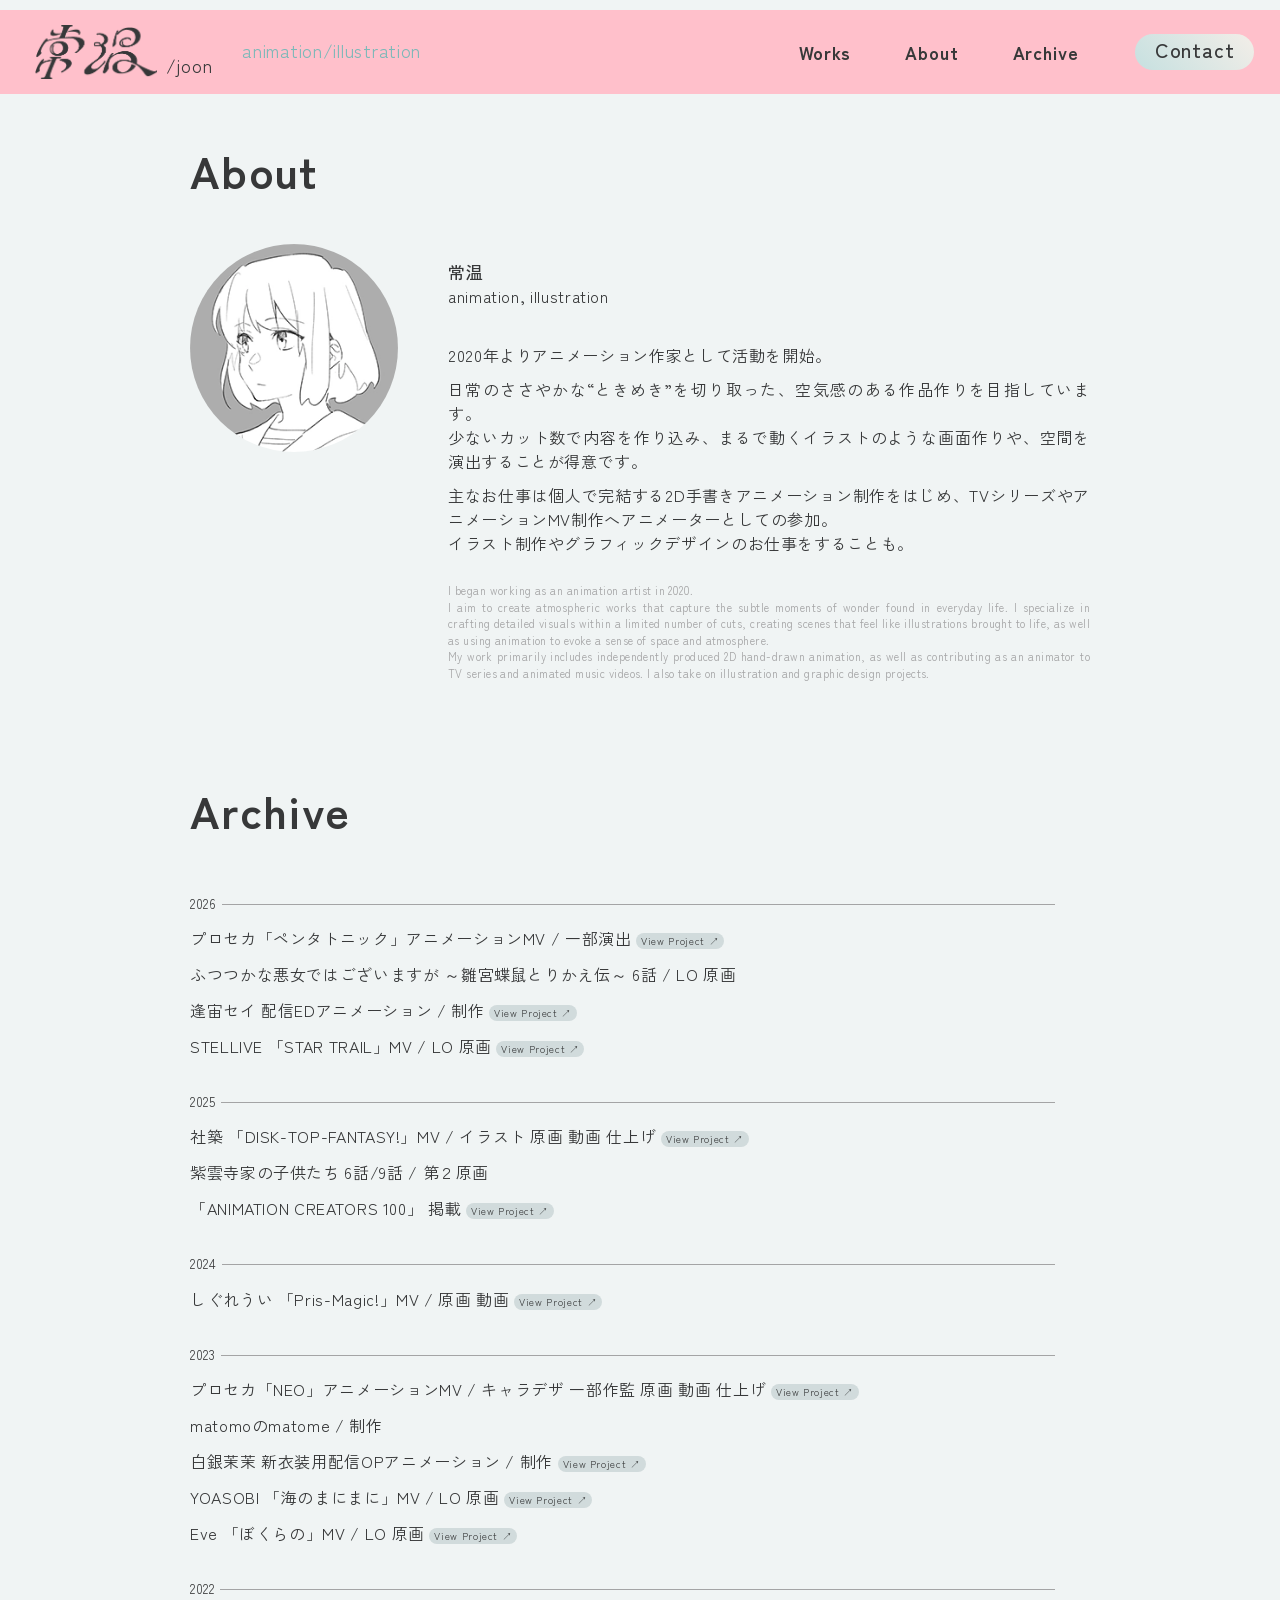
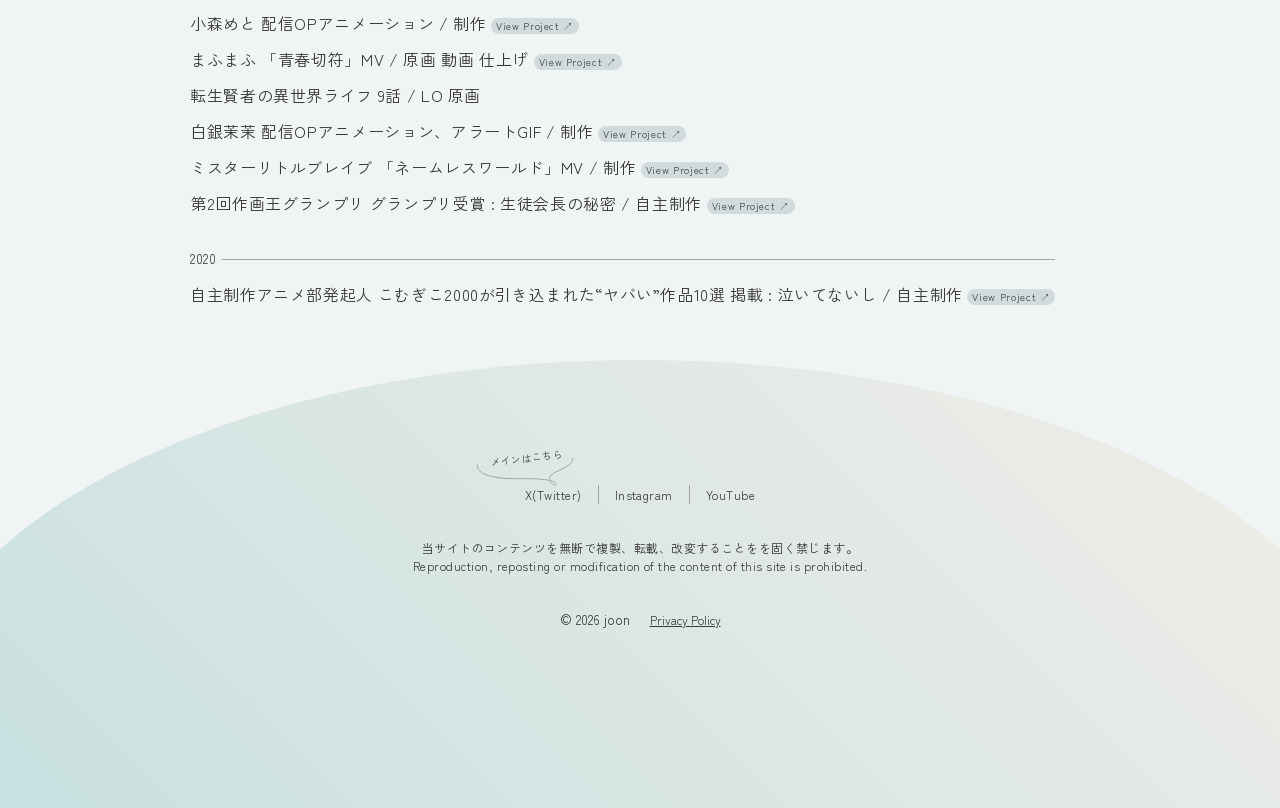
==== about.html @ 5634785b "Add files via upload" ====
<!doctype html>
<html lang="ja">
    <head prefix="og: https://ogp.me/ns#">
        <meta charset="UTF-8">
        <title>About / 常温 joon</title>
        <!-- 消す！！！！！！！！ -->
        <meta name="robots" content="noindex">
        
        <meta name="description" content="常温について。お仕事歴や受賞歴、掲載歴などについてご紹介します。">
        <link rel="canonical" href="https://joon-tokopent.com/works">
        <meta name="viewport" content="width=device-width, initial-scale=1">

        <meta property="og:url" content="https://joon-tokopent.com/">
        <meta property="og:type" content="article">
        <meta property="og:title" content="About - 常温/joon portfolio">
        <meta property="og:description" content="常温について。お仕事歴や受賞歴、掲載歴などについてご紹介します。">
        <meta property="og:site_name" content="常温/joon portfolio">
        <meta property="og:image" content="https://joon-tokopent.com/images/00_template/ogp.jpg">
        <meta property="og:image:width" content="1200">
        <meta property="og:image:height" content="630">
        <meta property="og:image:type" content="image/jpeg">
        <meta property="og:locale" content="ja_JP">

        <meta name="twitter:card" content="summary_large_image">
        <meta name="twitter:site" content="@tokopent">

        <!-- Google tag (gtag.js) -->
        <script async src="https://www.googletagmanager.com/gtag/js?id=G-SH19SS136K"></script>
        <script>
        window.dataLayer = window.dataLayer || [];
        function gtag(){dataLayer.push(arguments);}
        gtag('js', new Date());

        gtag('config', 'G-SH19SS136K');
        </script>

        <!--ファビコン-->
        <link rel="icon" type="image/png" sizes="48x48" href="images/00_template/favicon.png">
        <link rel="icon" type="image/svg+xml" href="images/00_template/favion.svg">
        <link rel="apple-touch-icon" sizes="180x180" href="images/00_template/apple-touch-icon.png">

        <!--Googleフォント-->
        <link rel="preconnect" href="https://fonts.googleapis.com">
        <link rel="preconnect" href="https://fonts.gstatic.com" crossorigin>
        <link href="https://fonts.googleapis.com/css2?family=Zen+Kaku+Gothic+New:wght@300;400;500;600&display=swap" rel="stylesheet">

        <!--CSS-->
        <link rel="stylesheet" href="css/style_all.css">
        <link rel="stylesheet" href="css/style_about.css">
    </head>

    <body ontouchstart="">
        <div class="wrapper">
        <header class="header">
            <nav class="header_nav_sp sp_only" id="js-nav">
                <button class="header_close sp_only" id="js-hamburgerC">
                    <div class="close_line"></div>
                </button>
                <a href="/" class="main_logo sp_only">
                    <figure>
                        <img src="images/00_template/logo.png" alt="ロゴ">
                    </figure>
                    <p>/joon</p>
                </a>
                
                <div class="nav_txtGroup">
                    <ul class="nav_list">
                        <li><a href="/">Top</a></li>
                        <li><a href="/works">Works</a></li>
                        <li><a href="/about">About</a></li>
                        <li><a href="/about#Archive">Archive</a></li>
                        <li>
                            <div class="Kvideo_wrapper Kvideo_wrapperSP">
                                <a href="/e2Bhj4cyZ4">
                                    <video class="Kvideo-2SP" muted playsinline preload="auto" loop>
                                    <source src="images/00_template/ka_btn2.webm" type="video/webm">
                                    </video>
                                </a>
                                <video class="Kvideo-1SP" muted playsinline preload="auto">
                                    <source src="images/00_template/ka_btn1.webm" type="video/webm">
                                </video>
                            </div> 
                        </li>
                    </ul>
                    <ul class="nav_sns">
                        <li><a href="https://x.com/tokopent">X(Twitter)</a></li>
                        <li><a href="https://www.instagram.com/joon_tokopent">Instagram</a></li>
                        <li><a href="https://www.youtube.com/@joon_tokopent">YouTube</a></li>
                    </ul>
                    <small class="sp_only">&copy; 2026 joon</small>
                </div>
                
            </nav>
            
            <div class="bg_wrap">
            <div class="border_wrap">
            <div class="border_container">
                <h1 class="logo">
                    <a href="/" class="main_logo">
                        <figure>
                            <img src="images/00_template/logo.png" alt="ロゴ">
                        </figure>
                        <p>/joon</p>
                    </a>
                </h1>
                <p class="top_jobname">animation/illustration</p>
                <nav class="header_nav">
                    <ul class="nav_list">
                        <li>
                            <div class="Kvideo_wrapper">
                                <a href="/e2Bhj4cyZ4">
                                    <video class="Kvideo-2PC" muted playsinline preload="auto" loop>
                                    <source src="images/00_template/ka_btn2_pc.webm" type="video/webm">
                                    </video>
                                </a>
                                <video class="Kvideo-1PC" muted playsinline preload="auto">
                                    <source src="images/00_template/ka_btn1_pc.webm" type="video/webm">
                                </video>
                            </div>                      
                        </li>                        
                        <li id="js-KbtnPC"><a href="/works">Works</a></li>
                        <li><a href="/about">About</a></li>
                        <li><a href="/about#Archive">Archive</a></li>
                    </ul>                    
                </nav>
                
                <a href="/#Contact" class="contact_btn">Contact</a>
                <button class="header_hamburger" id="js-hamburger">
                    <div class="header_hamb_line"></div>
                </button>
                <div class="nav_cover sp_only" id="js-cover"></div>
                
            </div>
            </div>
            </div>
        </header>

        <main>  
            <div class="about_page">     
            <section id="About">
                <div class="main-wrapper main-wrapper-mid">
                    <div class="h2_wrapper">
                        <h2>About</h2>
                    </div>
                    
                    <div class="about_gridContainer">
                        <figure>
                            <img class="about_prof" src="images/00_template/profile.webp" alt="プロフィール画像">
                        </figure>
                        <dl class="name">
                            <dt>常温</dt>
                            <dd>animation, illustration</dd>
                        </dl>
                        <div class="about_txt">
                            <p>2020年よりアニメーション作家として活動を開始。</p>
                            <p>日常のささやかな“ときめき”を切り取った、空気感のある作品作りを目指しています。<br>少ないカット数で内容を作り込み、まるで動くイラストのような画面作りや、空間を演出することが得意です。</p>
                            <p>主なお仕事は個人で完結する2D手書きアニメーション制作をはじめ、TVシリーズやアニメーションMV制作へアニメーターとしての参加。<br>イラスト制作やグラフィックデザインのお仕事をすることも。</p>
                        </div>
                        <div class="about_Etxt">
                            <p>I began working as an animation artist in 2020.</p>
                            <p>I aim to create atmospheric works that capture the subtle moments of wonder found in everyday life. I specialize in crafting detailed visuals within a limited number of cuts, creating scenes that feel like illustrations brought to life, as well as using animation to evoke a sense of space and atmosphere.</p>
                            <p>My work primarily includes independently produced 2D hand-drawn animation, as well as contributing as an animator to TV series and animated music videos. I also take on illustration and graphic design projects.</p>
                        </div>                    
                    </div>
                </div>
            </section>
            <section id="Archive">
                <div class="main-wrapper main-wrapper-mid">
                    <div class="h2_wrapper">
                        <h2>Archive</h2>
                    </div>
                    <dl class="archive_list">
                        <dt>2026</dt>
                        <dd>プロセカ「ペンタトニック」アニメーションMV / 一部演出 <a href="https://youtu.be/H4d7PeX6NoM?si=GhbhU89vMUQdb-D7" target="_blank" class="tag">View Project ↗︎</a></dd>
                        <dd>ふつつかな悪女ではございますが ～雛宮蝶鼠とりかえ伝～ 6話 / LO 原画</dd>
                        <dd>逢宙セイ 配信EDアニメーション / 制作 <a href="https://youtu.be/pV4q8LEk-YI?si=U-9HQRPtLVnEbki9" target="_blank" class="tag">View Project ↗︎</a></dd>
                        <dd>STELLIVE 「STAR TRAIL」MV / LO 原画 <a href="https://youtu.be/v094-E3Pmtk?si=NNLgsfle0yojsJks" target="_blank" class="tag">View Project ↗︎</a></dd>
                        <dt>2025</dt>
                        <dd>社築 「DISK-TOP-FANTASY!」MV / イラスト 原画 動画 仕上げ <a href="https://youtu.be/zkZTNp6PdWo?si=JR8wHRgBSB7YjhlW" target="_blank" class="tag">View Project ↗︎</a></dd>
                        <dd>紫雲寺家の子供たち 6話/9話 / 第２原画</dd>
                        <dd>「ANIMATION CREATORS 100」 掲載 <a href="https://www.gei-shin.co.jp/books/books-7659/" target="_blank" class="tag">View Project ↗︎</a></dd>
                        <dt>2024</dt>
                        <dd>しぐれうい 「Pris-Magic!」MV / 原画 動画 <a href="https://youtu.be/uCuSX3Y004E?si=-bFv_alLZJV6qQ1J" target="_blank" class="tag">View Project ↗︎</a></dd>
                        <dt>2023</dt>
                        <dd>プロセカ「NEO」アニメーションMV / キャラデザ 一部作監 原画 動画 仕上げ <a href="https://youtu.be/zw0JHV7nrUg?si=4F9aJ1wk7yn0DJIy" target="_blank" class="tag">View Project ↗︎</a></dd>
                        <dd>matomoのmatome / 制作</dd>
                        <dd>白銀茉茉 新衣装用配信OPアニメーション / 制作 <a href="https://youtu.be/A0zuDotMi74?si=oEeUyfGojgKNypsB" target="_blank" class="tag">View Project ↗︎</a></dd>
                        <dd>YOASOBI 「海のまにまに」MV / LO 原画 <a href="https://youtu.be/7G0ovtPqHnI?si=yyibTFFOSY9PG_0d" target="_blank" class="tag">View Project ↗︎</a></dd>
                        <dd>Eve 「ぼくらの」MV / LO 原画 <a href="https://youtu.be/exOi_zsOHwM?si=p-BQZkZjpz5bH1no" target="_blank" class="tag">View Project ↗︎</a></dd>
                        <dt>2022</dt>
                        <dd>小森めと 配信OPアニメーション / 制作 <a href="https://youtu.be/oaQpc12uzqY?si=eFCsIFdKEk-8LZNB" target="_blank" class="tag">View Project ↗︎</a></dd>
                        <dd>まふまふ 「青春切符」MV / 原画 動画 仕上げ <a href="https://youtu.be/R1oGwmHYnUQ?si=uRiCGXUA5yFihSZa" target="_blank" class="tag">View Project ↗︎</a></dd>
                        <dd>転生賢者の異世界ライフ 9話 / LO 原画</dd>
                        <dd>白銀茉茉 配信OPアニメーション、アラートGIF / 制作 <a href="https://youtu.be/gQBh1IJGwzA?si=FA3S1IW2Y1tcFY32" target="_blank" class="tag">View Project ↗︎</a></dd>
                        <dd>ミスターリトルブレイブ 「ネームレスワールド」MV / 制作 <a href="https://youtu.be/UjEyj9rBuSY?si=DJPdx43MMJLlqooJ" target="_blank" class="tag">View Project ↗︎</a></dd>
                        <dd>第2回作画王グランプリ グランプリ受賞 : 生徒会長の秘密 / 自主制作 <a href="https://youtu.be/trCSr-qjujw?si=6aYk51t1Bii7yDsh" target="_blank" class="tag">View Project ↗︎</a></dd>
                        <dt>2020</dt>
                        <dd>自主制作アニメ部発起人 こむぎこ2000が引き込まれた“ヤバい”作品10選 掲載 : 泣いてないし / 自主制作 <a href="https://kai-you.net/article/78173" target="_blank" class="tag">View Project ↗︎</a></dd>
                    </dl>
                </div>
            </section>
            </div>     
        </main>
        <footer class="footer">
            <div class="footer_txt">
                <p>メインはこちら</p>
                <svg xmlns="http://www.w3.org/2000/svg" version="1.1" viewBox="0 0 96.05 27.56">
                <path class="footer_hukidashi" d="M.84.25C-3.72,7.2,19.63,13.12,22.71,18.14s-5.24,11.85-5.7,8.09,13.08-5.91,37.09-5.57,42.95-3.44,41.64-13.91"/>
                </svg>
            </div>
            <ul class="footer_sns">
                <li><a href="https://x.com/tokopent">X(Twitter)</a></li>
                <li><a href="https://www.instagram.com/joon_tokopent">Instagram</a></li>
                <li><a href="https://www.youtube.com/@joon_tokopent">YouTube</a></li>
            </ul>
            <div class="footer_copy">
                <p>当サイトのコンテンツを無断で複製、転載、改変することをを固く禁じます。</p>
                <p>Reproduction, reposting or modification of the content of this site is prohibited.</p>
            </div>
            <div class="copy_wrapper">
                <small>&copy; 2026 joon</small>
                <a href="/privacy">Privacy Policy</a>
            </div>
            
            
        </footer>
        </div>
        <!--スクリプト-->
        <script src="javascript/script_all.js"></script>
    </body>
</html>
---- css/style_all.css ----
@charset "UTF-8";
/* .zen-kaku-gothic-new-light {
  font-family: "Zen Kaku Gothic New", sans-serif;
  font-weight: 300;
  font-style: normal;
}

.zen-kaku-gothic-new-regular {
  font-family: "Zen Kaku Gothic New", sans-serif;
  font-weight: 400;
  font-style: normal;
}

.zen-kaku-gothic-new-medium {
  font-family: "Zen Kaku Gothic New", sans-serif;
  font-weight: 500;
  font-style: normal;
} */

/* ------------リセットCSS------------ */
/*
  1. より直感的なボックスサイズのモデルを使用
*/
*, *::before, *::after {
  box-sizing: border-box;
}
/*
  2. デフォルトのマージンを削除
*/
* {
  margin: 0;
}
/*
  3. 高さは%ベースを使用
*/
html, body {
  height: 100%;
}
/*
  タイポグラフィの微調整
  4. アクセシブルなline-heightを追加
  5. テキストのレンダリングを改善
*/
body {
  line-height: 1.5;
  -webkit-font-smoothing: antialiased;
}
/*
  6. メディア要素のデフォルトを改善
*/
img, picture, video, canvas, svg {
  display: block;
  width: 100%;/* 足しました */
  max-width: 100%;
}
/*
  7. フォームのfontに関するデフォルトを削除
*/
input, button, textarea, select {
  font: inherit;
}
/*
  8. テキストのオーバーフローを回避
*/
p, h1, h2, h3, h4, h5, h6 {
  overflow-wrap: break-word;
}
/*
  9. ルートのスタックコンテキストを作成
*/
#root, #__next {
  isolation: isolate;
}
/* ------------------------ */



/*共通部分*/
:root {
  --color-text: #373839;
  /* ↓仮色、#f0f4f4 */
  --color-background: #f0f4f4;
  --color-line: #a4a4a5;
  --color-tag: #d1dbdc;
  --color-tag_all: #e0e0e0;
  /* --color-grL: #c6e0e0; */
  /* --color-grR: #edece7;   */
  --color-gradient: linear-gradient(45deg, #C6E0E0, #F3EEE8);
  --pc_max-width: 1260px;
  --pc_mid-width: 900px;
}
/* ダークモード対応 */
@media (prefers-color-scheme: dark) {
  /* :root {
    --color-text: #f9fafb;
    --color-background: #111827;
    --color-surface: #1f2937;
  } */
}

html{
  font-size: 100%;
}
body{
  font-family: "Zen Kaku Gothic New", sans-serif;
  background-color: var(--color-background);
  min-height: 100vh; /* 古いブラウザ対策 */
  min-height: 100svh;
  list-style: none;
  list-style-type: none;
  text-decoration: none;
  font-feature-settings: "palt" 1;
  font-kerning: normal;
  /* word-break: auto-phrase; */
    
}

a{
  text-decoration: none;
  color: var(--color-text);
}

/*レイアウト*/
.wrapper {
  /* stickyコンテナ用 */
  overflow-x: clip;
}
.main-wrapper {
  margin: 0 32px;
}
.align-center {
  text-align: center;
}
h2 {
  padding-top: clamp(70px,8.75vw,95px);
  margin: 0 0 clamp(35px,4.37vw,50px);
  font-size: clamp(24px,4.8vw,45px);
  font-weight: 600;
  color: var(--color-text);
  letter-spacing: 0.03em;
}
.works_page h2, #About h2, #Kakurega h2{
  /* sp 20 0 9  */
  padding: 0;
  margin: clamp(20px,2.5vw,95px) 0 clamp(0.5px,-3.125rem + 6.25vw,15px);
}
.h2_wrapper .page_link {
  display: none;
}
p , dl {
  color: var(--color-text);
  letter-spacing: 0.04em;
  text-align: justify;
}
/* page link */
.page_link {
  display: flex;
  justify-content: center;
}
.page_link a {
  display: flex;
  justify-content: space-between;
  align-items: center;
  flex-wrap: nowrap;
  width: clamp(128px,16vw,182px);
  padding: clamp(10px,1.2vw,12px) 0;
  background-image: linear-gradient(180deg, var(--color-line), var(--color-line));
  background-repeat: no-repeat;
  background-position: bottom left;
  background-size: 100% 1px;
  transition: background-size .2s ease-out;
}

.page_link p {
  font-size: clamp(13px,1.6vw,18px);
  font-weight: 400;
}
.page_link img {
  width: 22px;
}

.load_more img{
  transform: rotate(90deg);
}
/*-----------------loading-----------------*/
#js-loading {
  position: fixed;
  inset: 0;
  background: var(--color-gradient);
  z-index: 200;
  transition: .4s ease-out;
}
#js-loading.loaded {
  opacity: 0;
}
#js-loading.end {
  display: none;
}
#js-loading figure {
  position: fixed;
  inset: 0;
  width: fit-content;
  height: fit-content;
  margin: auto;
}
#js-loading img {
  width: clamp(150px,18.7vw,200px);
  height: auto;
}


/*-----------------header-----------------*/
.header {
  position: sticky;
  top: 0;
  z-index: 99;
}
.border_container,.main_logo {
    display: flex;
}
.border_container {
  max-width: var(--pc_max-width);
  align-items: center;
  margin: 0 auto;
}
.border_container >:first-child {
  margin-right: auto;
}
.bg_wrap {
  /* background: linear-gradient(to bottom,
  rgb(from var(--color-background)  r g b / 1) 0%,
  rgb(from var(--color-background)  r g b / 0.7) 50%,
  rgba(0,0,0,0) 100%); 一時的*/ 
  background-color: pink;
}

.border_wrap {
  margin: 10px clamp(16px, 2vw,32px);
}

.main_logo {
  align-items: flex-end;
  padding: clamp(9px,1.11vw,12px) 0;
}
.main_logo img {
  height: clamp(42px,6vw,60px);
  padding: clamp(1px,0.3vw,3px) 9px;
}

.main_logo p, .top_jobname {
  font-size: clamp(15px,1.87vw,18px);
  font-weight: 400;
  margin-bottom: clamp(1px,0.3vw,3px);
}
.top_jobname {
  display: none;
}
.header_nav {
  display: none;
}
.header_nav_sp {
  position: fixed;
  right: 0;
  top: 0;
  width: 80%;
  height: 100vh;
  transform: translateX(100%); 
  background-color: #fff;
  transition: ease .4s; 
  padding: 25px 0;
  z-index: 101;
}
.header_nav_sp .main_logo {
  justify-content: center;
}
.nav_txtGroup {
  width: fit-content;
  margin: 0 auto;
}
.nav_list, .nav_sns, .footer_sns {
  padding: 0;
  list-style: none;
}
.nav_list a, .nav_sns a {
  display: block;
  letter-spacing: 0.05em;
}
.nav_sns {
  border-left: solid 1px var(--color-line);
  margin: 45px 0;
}
.nav_list a {
  margin-top: 38px;
  font-size: clamp(15px,1.87vw,18px);
  font-weight: 600;
}
.header_nav .nav_list a {
  margin: 0;
}

/* ka nav */
.Kvideo_wrapper {
  display: flex;
  align-items: center;
  justify-content: flex-end;
  height: 40px;
}
.Kvideo_wrapperSP {
  justify-content: flex-start;
}
.Kvideo-1PC,.Kvideo-2PC,.Kvideo-1SP,.Kvideo-2SP {
  display: none;
  width: 40px;
  mix-blend-mode: multiply;
}
.Kvideo_wrapper > a {
  mix-blend-mode: multiply;
}
.Kvideo-1SP,.Kvideo-2SP {
  transform: scaleX(-1) translateX(10px);
}
.Kvideo-1SP {
  margin-top: 38px;
  /* navlist　a についてる余白 */
}
.Kvideo-2SP {
  opacity: 0;
}
.Kvideo-2SP:active {
  opacity: 1;
}

.nav_sns a {
  font-size: 12px;
  font-weight: 400;
  margin-left: 12px;
  margin-bottom: 10px;
}
.header_nav_sp small {
  font-size: 10px;
  font-weight: 400;
}
.nav_cover.active, .movie-dialog-background.is-show {
	position: fixed;
	width: 100%;
  height: 100%;
	bottom: 0;
	left: 0;
	z-index: 100;
	background: rgba(3,3,3,.5);
	display: block;
  transition: ease .4s;
}
.movie-dialog-background.is-show {
  background: var(--color-text);
}
/* hamburger */
.header_hamburger, .header_close {
  background-color: transparent; /*buttonタグデフォルトスタイルを打ち消し*/
  border-color: transparent; /*buttonタグデフォルトスタイルを打ち消し*/
  width: 41px;
  height: 41px;
  cursor: pointer;
}
.header_close {
  display: block;
  margin-left: auto;
  margin-right: 25px;
  margin-bottom: 20px;
}
/* youtube modal */
.movie-dialog .header_close, #Works .header_close {
  margin: 0;
  width: clamp(41px,5.12vw,60px);
  height: clamp(41px,5.12vw,60px);
}
.movie-dialog .header_close {
  position: absolute;
  top: 5px;
  right: 5px;
}
/* works modal */
.WCbutton_wrapper {
  padding-top: 9px;
  position: sticky;
  top: 0;
}

#Works .header_close {
  margin-right: -16px;
  margin-left: auto;
  z-index: 100;
  background-color: rgba(255, 255, 255, 0.5);
  border-radius: 50%;
}

/* ka modal */
#Kakurega .header_close {
  margin-right: -27px;
  margin-bottom: 5px;
}


.close_line::before,.close_line::after,.header_hamb_line,.header_hamb_line::before,.header_hamb_line::after {
  background-color: var(--color-line);
  height: 2px;
  width: 100%;
  border-radius: 99px;
  transition: ease .4s;
}
.close_line,.header_hamb_line {
  position: relative;
}
.close_line::before,.close_line::after,.header_hamb_line::before,.header_hamb_line::after {
  position: absolute;
  content: "";
  left: 0;
}
.close_line::before {
  top: 0;
  transform: rotate(45deg);
}
.close_line::after {
  top: 0;
  transform: rotate(-45deg);
}
.header_hamb_line::before {
  top: -8px;
}
.header_hamb_line::after {
  top: 8px;
}
/* ハンバーガーメニュークリック後のスタイル */
/* .class.class = 両方同時に持っている要素 */
.header_nav_sp.active {
  transform: translateX(0); 
}


.contact_btn {
  font-size: clamp(15px,1.87vw,20px);
  font-weight: 500;
  line-height: 0;
  padding: clamp(12px,1.5vw,16px) clamp(17px,2.1vw,20px) clamp(17px,2.1vw,20px);
  background: var(--color-gradient);
  border-radius: 99px;
  margin: 0 12px;
  letter-spacing: 0.04em;
}

/*-----------------footer-----------------*/
/* clamp推奨値→ 最小　÷　最小で止める画面サイズ ✕ 100 = vwの値 */
.footer {
  background: var(--color-gradient);
  padding-bottom: 72px;
  position: relative;
  border-top-left-radius: calc(50% + 42px * 2) 135px;/* 横 縦 sp135 pc365*/
  border-top-right-radius: calc(50% + 42px * 2) 135px;
  margin: 0 -42px;/*sp-42 pc-90*/
  margin-top: 55px;
  padding-top: 125px;
}
.footer_txt {
  position: absolute;
  top: 90px;
  left: calc(50% - 163px);
}
.footer_txt p,.footer_sns a, .footer small {
  color: var(--color-text);
}
.footer_txt p {
  font-size: 10px;
  transform: rotate(-6deg);
  margin-bottom: -7px;
  padding: 0 13px;
}
.footer_txt svg {
  width: 96px;
  height: auto;
  transform: scaleX(-1);
}
.footer_hukidashi {
  fill: none;
  stroke: var(--color-line);
  stroke-linecap: round;
  stroke-linejoin: round;
  stroke-width: 1px;
}

.footer_sns, .copy_wrapper {
  display: flex;
  justify-content: center;
  align-items: center;
  padding: 0 0 35px 0;
}

.footer_sns a {
  font-size: 12px;
  font-weight: 400;
  letter-spacing: 0.04em;
  padding: 0 16px;
}
.footer_sns li {
  border-right: solid 1px var(--color-line);
  line-height: 1;
  padding-bottom: 3px;
}
.footer_sns li:last-child {
  border-right: none;
}
.footer_copy {
  container-type: inline-size;
  container-name: footerCopy-container;
  max-width: calc(100vw - 32*2px);
  margin: 0 auto;
  margin-bottom: 35px;
}

.footer_copy p, .copy_wrapper a {
  font-size: 12px;
}
@container footerCopy-container (width >= 457px) {
  .footer_copy p {
    text-align: center;
  }
}
.copy_wrapper {
  padding: 0;
  gap: 20px;
}
.copy_wrapper a {
  text-decoration: underline;
}
.footer small {
  display: block;
  text-align: center;
}

/*desctop版*/
@media (min-width: 800px) {
  .h2_wrapper {
    display: flex;
    align-items: baseline;
    gap: clamp(55px, -7.219rem + 15.5vw, 117px);
    
  }
  .h2_wrapper .page_link {
    display: inherit;
  }
  .page_link a {
    transform: translateY(-10px);
  }
  .header_nav {
    display: inherit;
  }
  .nav_list {
    display: flex;
    gap: clamp(35px,4.37vw,54px);
    margin-right: clamp(35px,4.37vw,105px);
    align-items: center;
  }
  .border_container >:first-child {
    margin-right: 0;
  }
  .border_container >:nth-child(2) {
    margin-right: auto;
    margin-left: 30px;
    color: #7CB8B8;
  }
  .top_jobname {
    display: inherit;
  }
  .sp_only {
    display: none;
  }
  .header_hamburger {
    display: none;
  }
  .contact_btn {
    margin: 0;
  }
  .main-wrapper {
    margin: 0 120px;
    max-width: var(--pc_max-width);
    width: 100%;
  }
  .main-wrapper-mid {
    max-width: var(--pc_mid-width);
    width: 100%;
  }
  #Works, #About, #Archive, #Contact, #Privacy {
    display: flex;
    justify-content: center;
  }
  .footer {
    border-top-left-radius: calc(50vw + 90px) 365px;/* 横 縦 sp135 pc365*/
    border-top-right-radius: calc(50vw + 90px) 365px;
    margin: 0 -90px;/*sp-42 pc-90*/
    margin-top: 55px;
    margin-bottom: 33px;
    padding-bottom: 178px;
  }
}
/* ホバー、タッチ操作切り替え */
@media (hover: hover) { /* hoverが使える端末 PC想定 */
  .page_link a:hover {
  background-position: bottom right;
  background-size: 0 1px;
  opacity: .8;
  }
  .nav_list a:hover,.contact_btn:hover {
    transform: translateY(-3px);
    transition: .2s ease-out;
    opacity: 0.7;
  }
  .tag_items a:hover,.footer_sns a:hover {
    opacity: 0.7;
  }
}
@media (hover: none) { /* hoverが使えない端末 スマホ想定 */
  .page_link a:active {
    transform: translateY(16px);
  }
  .nav_list a:active,.contact_btn:active,.tag_items a:active,.footer_sns a:active {
    transform: scale(1.05);
  }
}
---- css/style_about.css ----
@charset "UTF-8";
/* .zen-kaku-gothic-new-light {
  font-family: "Zen Kaku Gothic New", sans-serif;
  font-weight: 300;
  font-style: normal;
}

.zen-kaku-gothic-new-regular {
  font-family: "Zen Kaku Gothic New", sans-serif;
  font-weight: 400;
  font-style: normal;
}

.zen-kaku-gothic-new-medium {
  font-family: "Zen Kaku Gothic New", sans-serif;
  font-weight: 500;
  font-style: normal;
} */

/*-----------------main-----------------*/
/* ------about------ */
.about_gridContainer {
  display: grid;
  /* 116px 画像幅 */
  grid-template-columns: clamp(116px,23.2vw,140px) auto;
  grid-template-rows: repeat(4, auto);
  grid-column-gap: 25px;
  grid-row-gap: 0;
  overflow-wrap: break-word; 
  margin-top: 25px;
}
.about_page .about_gridContainer {
  grid-template-rows: repeat(3, auto);
}
.about_prof {
  border-radius: 50%;
}
.name {
  align-self: center;
}
.name dt {
  font-weight: 500;
  font-size: 17px;
}
.about_txt {
  grid-column: 1 / 3;
  grid-row: 2 / 3;
  margin: 25px 0 5px;
}
.about_txt p {
    margin-bottom: 10px;
  }
.about_Etxt {
  grid-column: 1 / 3;
  grid-row: 3 / 4;
  
}
.about_Etxt p {
  color: var(--color-line);
  font-size: 11px;
}

/* ------Archive------ */
.archive_list {
  width: fit-content;
}
.archive_list dt {
  display: flex;
  align-items: center;
  font-size: clamp(12px,15vw,13px);
  margin-top: 35px;
}
.archive_list dt:first-child {
  margin-top: 0;
}
.archive_list dd {
  margin-top: 15px;
  line-height: 1.3;
}

.archive_list dt::after {
  content: '';
  background-color: var(--color-line);
  height: 1px;
  flex-grow: 1;
  margin-left: 5px;
  transform: translateY(1px);
}

.archive_list a {
  font-size: 10px;
  background-color: var(--color-tag);
  /* margin-left: 10px; */
  padding: 3px 5px;
  display: inline-block;
  border-radius: 99px;
  line-height: 1;
}

/*desctop版*/
@media (min-width: 800px) {   
  #Works {
    display: flex;
    justify-content: center;
    width: 100%;
  }
  .tag_list {
    display: flex;
    justify-content: center;
  }
  .about_gridContainer {
    grid-template-columns: clamp(175px,16.6vw,208px) auto;
    grid-template-rows: repeat(4, auto);
    grid-column-gap: 50px;
    grid-row-gap: 0;
    overflow-wrap: break-word; 
    margin-top: 25px;
  }
  .about_page .about_gridContainer {
    grid-template-rows: repeat(3, auto);
  }
  .about_gridContainer figure {
    grid-column: 1 / 2;
    grid-row: 1 / 4;
  }
  .name, .about_txt, .about_Etxt {
    grid-column: 2 / 3;
  }
  .name {
    grid-row: 1 / 2;
    margin-top: 15px;
  }
  .about_txt {
    grid-row: 2 / 3;
    margin: 35px 0 17px;
  }
  
  .about_Etxt {
    grid-row: 3 / 4;
  }
  
}

/* ホバー、タッチ操作切り替え */
@media (hover: hover) { /* hoverが使える端末 PC想定 */
  
}
@media (hover: none) { /* hoverが使えない端末 スマホ想定 */
  
}
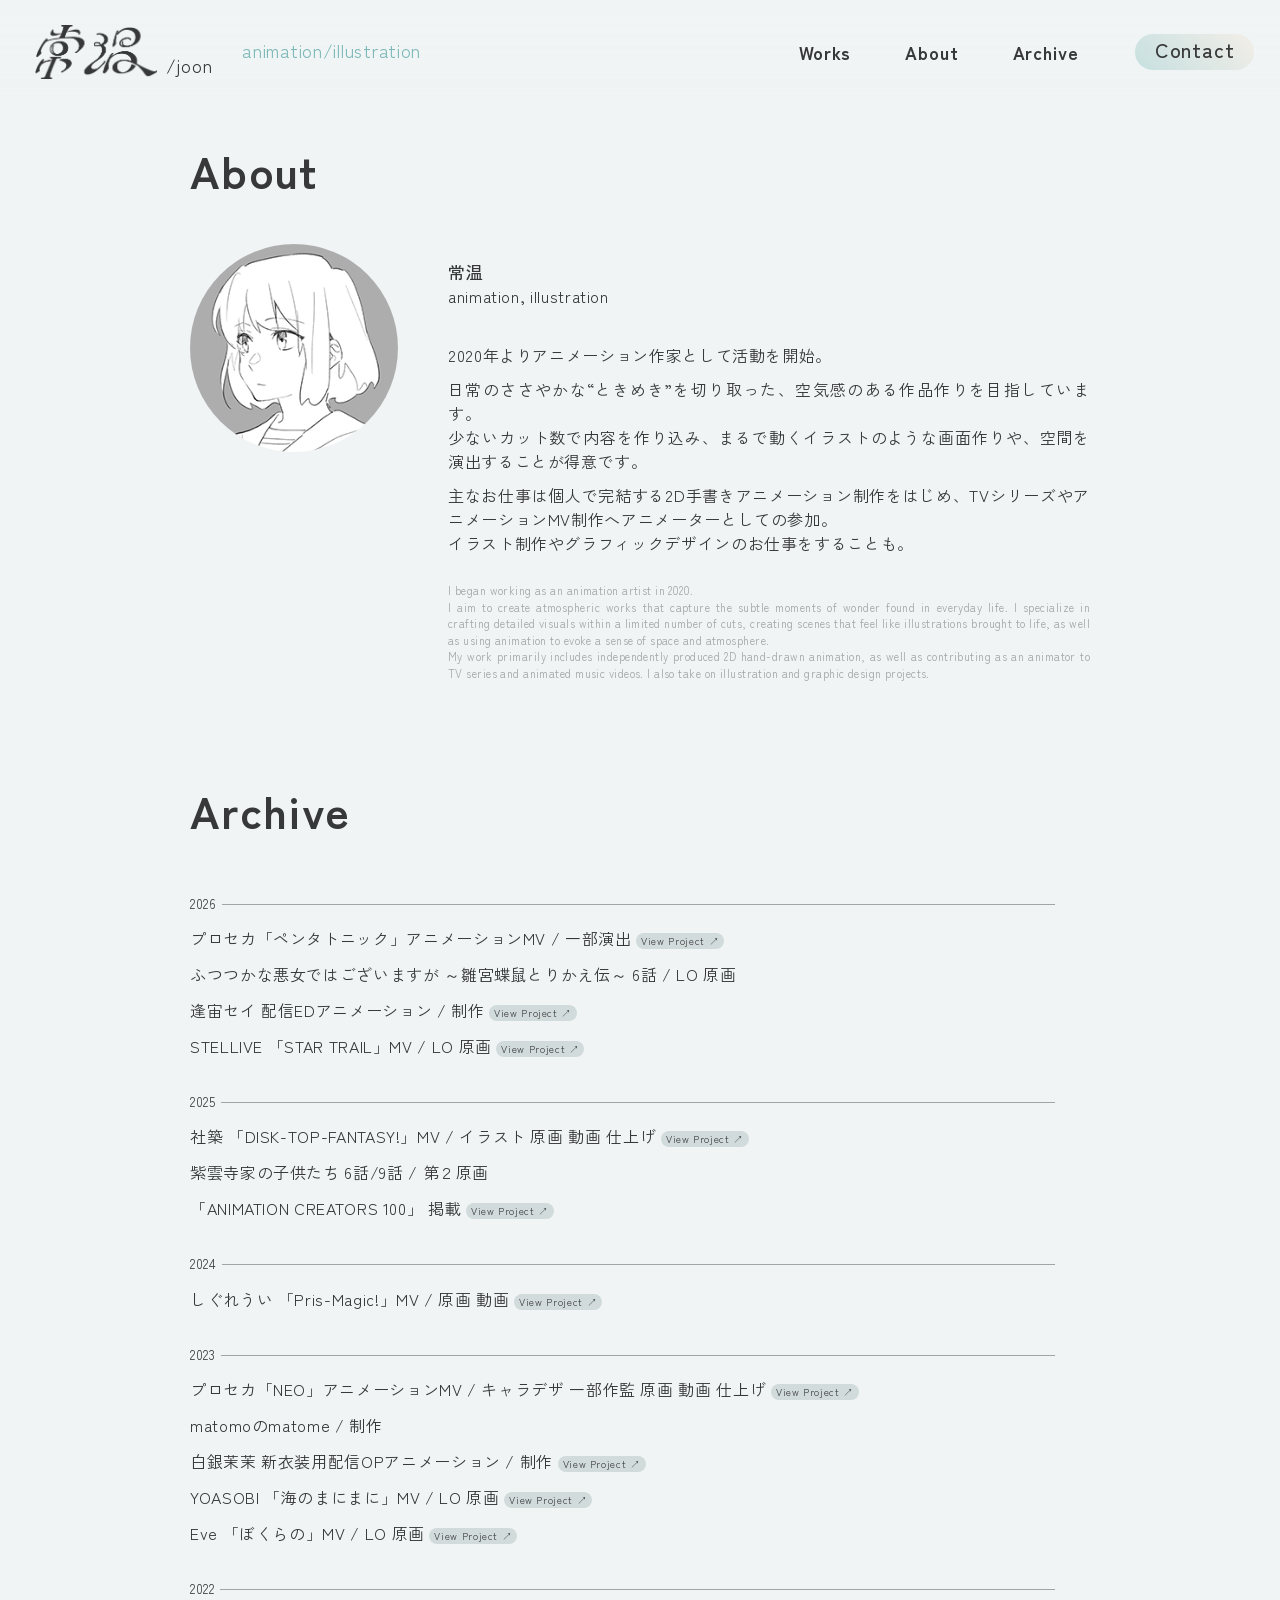
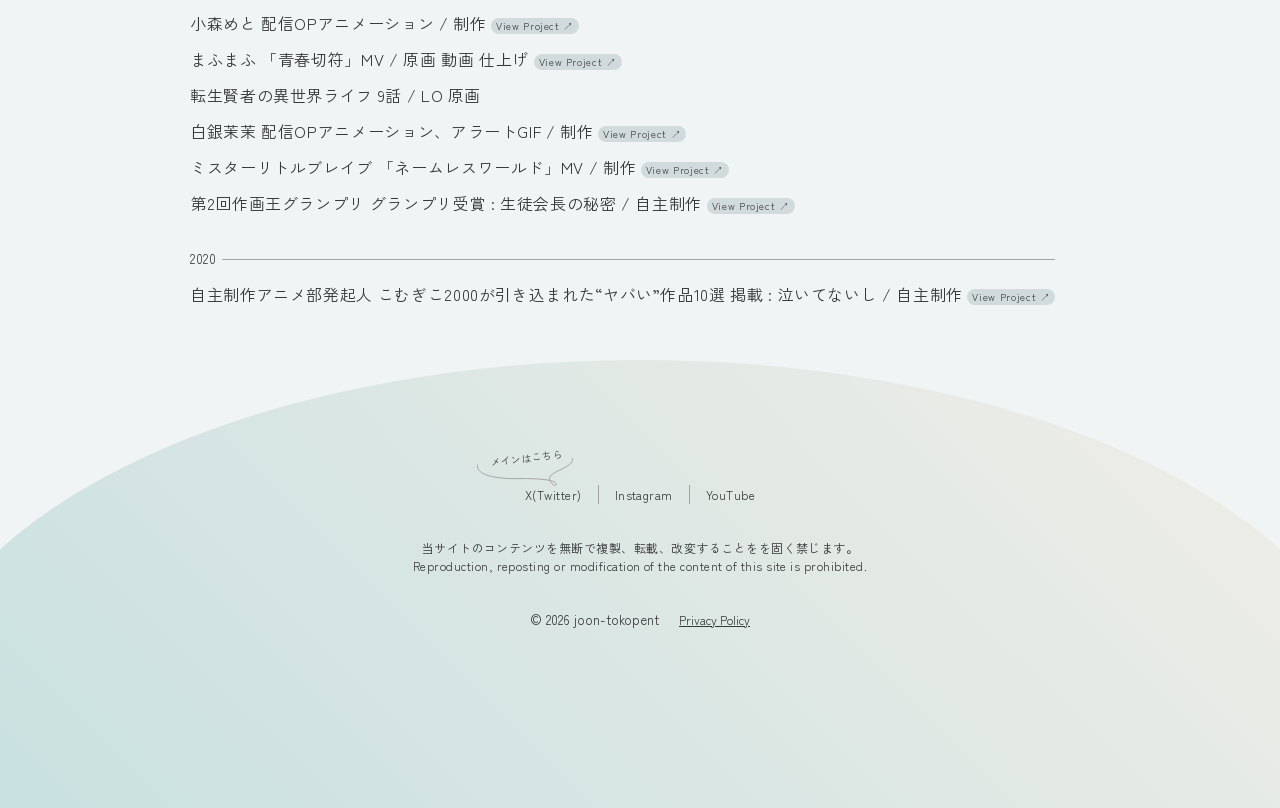
==== commit af9642ee: "Add files via upload" ====
--- a/about.html
+++ b/about.html
@@ -87,7 +87,7 @@
                         <li><a href="https://www.instagram.com/joon_tokopent">Instagram</a></li>
                         <li><a href="https://www.youtube.com/@joon_tokopent">YouTube</a></li>
                     </ul>
-                    <small class="sp_only">&copy; 2026 joon</small>
+                    <small class="sp_only">&copy; 2026 joon-tokopent</small>
                 </div>
                 
             </nav>
@@ -218,7 +218,7 @@
                 <p>Reproduction, reposting or modification of the content of this site is prohibited.</p>
             </div>
             <div class="copy_wrapper">
-                <small>&copy; 2026 joon</small>
+                <small>&copy; 2026 joon-tokopent</small>
                 <a href="/privacy">Privacy Policy</a>
             </div>
             
--- a/css/style_all.css
+++ b/css/style_all.css
@@ -227,11 +227,10 @@
   margin-right: auto;
 }
 .bg_wrap {
-  /* background: linear-gradient(to bottom,
+  background: linear-gradient(to bottom,
   rgb(from var(--color-background)  r g b / 1) 0%,
   rgb(from var(--color-background)  r g b / 0.7) 50%,
-  rgba(0,0,0,0) 100%); 一時的*/ 
-  background-color: pink;
+  rgba(0,0,0,0) 100%); 
 }
 
 .border_wrap {
@@ -311,11 +310,11 @@
 .Kvideo-1PC,.Kvideo-2PC,.Kvideo-1SP,.Kvideo-2SP {
   display: none;
   width: 40px;
+  /* mix-blend-mode: multiply; */
+}
+/* .Kvideo_wrapper > a {
   mix-blend-mode: multiply;
-}
-.Kvideo_wrapper > a {
-  mix-blend-mode: multiply;
-}
+} */
 .Kvideo-1SP,.Kvideo-2SP {
   transform: scaleX(-1) translateX(10px);
 }
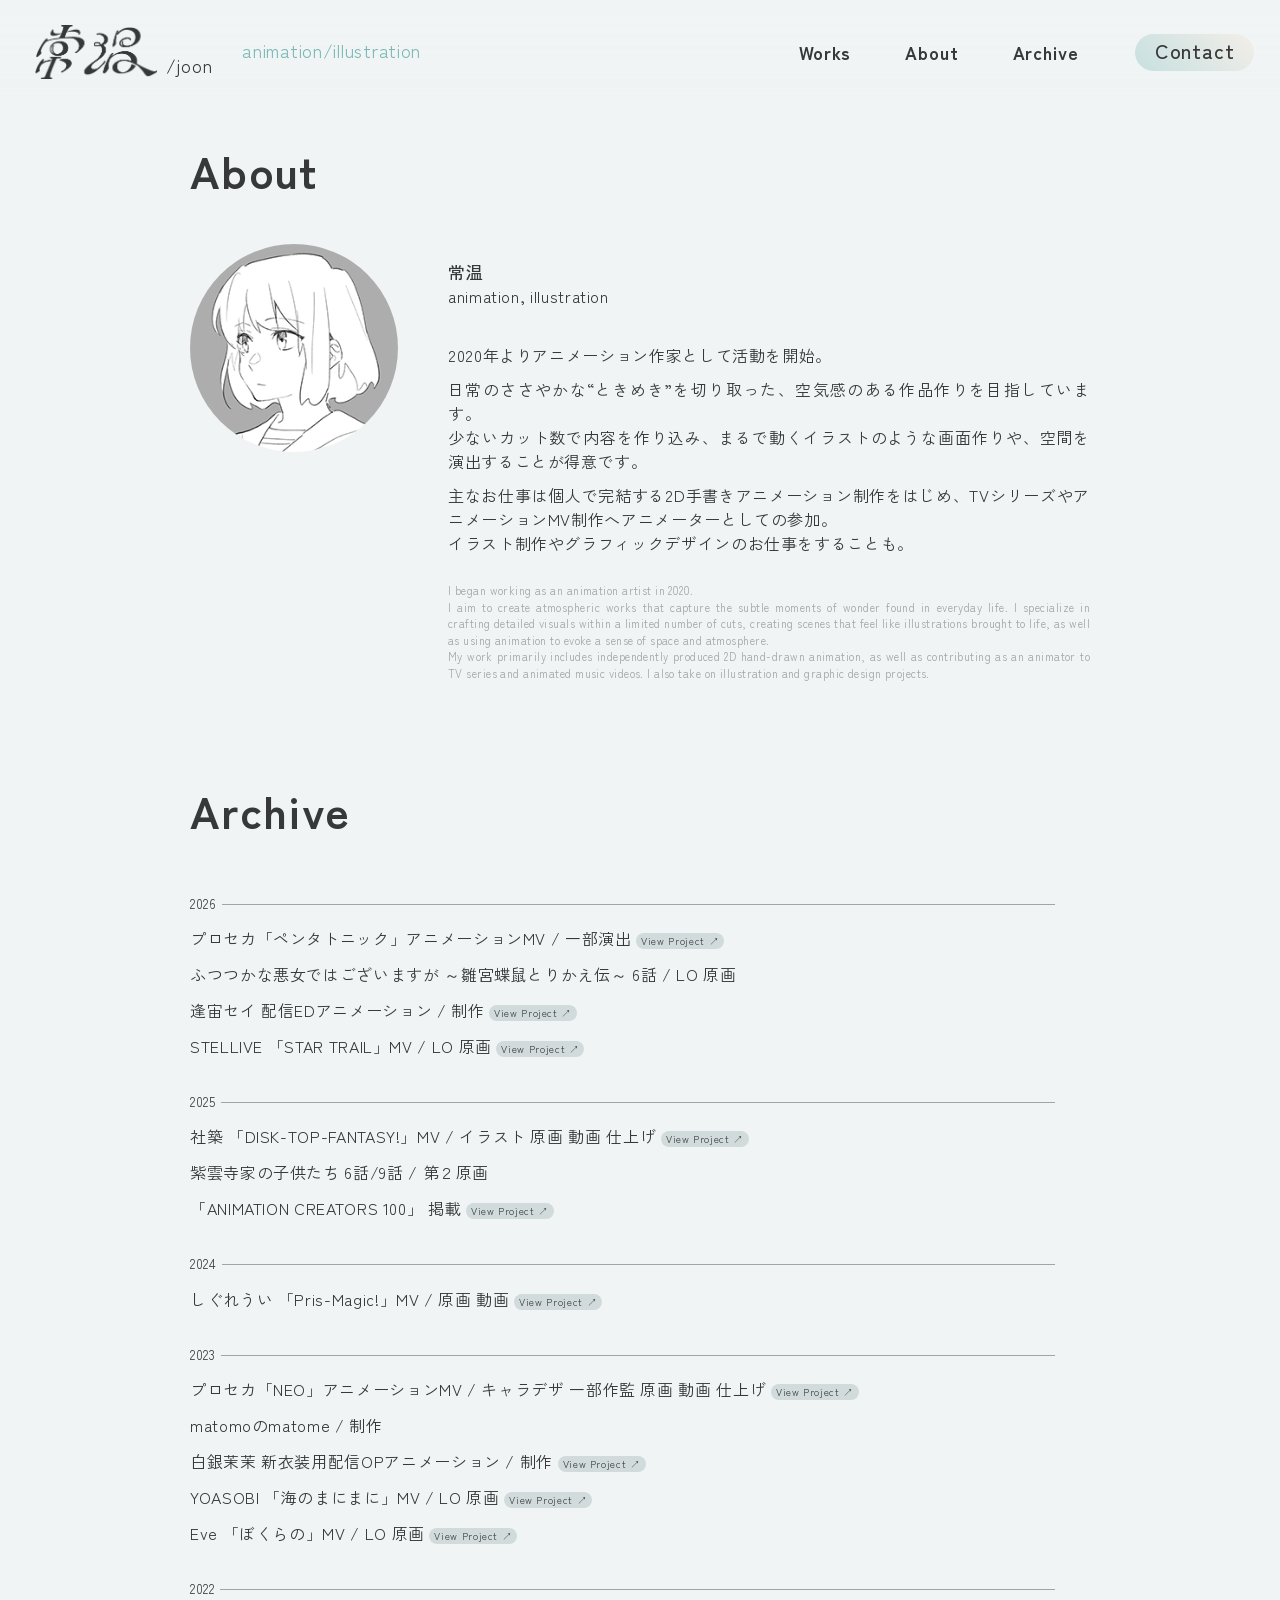
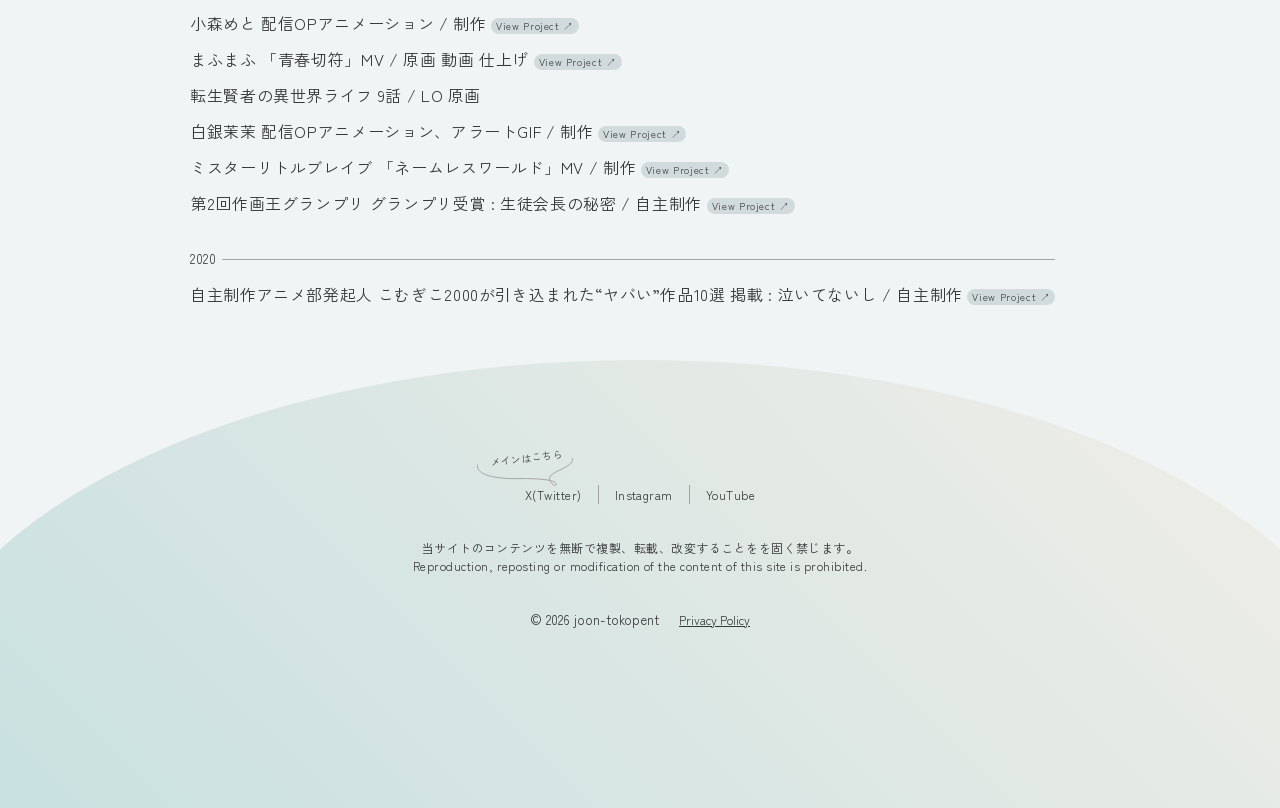
==== commit dcd90e50: "Add files via upload" ====
--- a/about.html
+++ b/about.html
@@ -201,6 +201,7 @@
             </section>
             </div>     
         </main>
+        
         <footer class="footer">
             <div class="footer_txt">
                 <p>メインはこちら</p>
@@ -209,9 +210,9 @@
                 </svg>
             </div>
             <ul class="footer_sns">
-                <li><a href="https://x.com/tokopent">X(Twitter)</a></li>
-                <li><a href="https://www.instagram.com/joon_tokopent">Instagram</a></li>
-                <li><a href="https://www.youtube.com/@joon_tokopent">YouTube</a></li>
+                <li><a href="https://x.com/tokopent" target="_blank">X(Twitter)</a></li>
+                <li><a href="https://www.instagram.com/joon_tokopent" target="_blank">Instagram</a></li>
+                <li><a href="https://www.youtube.com/@joon_tokopent" target="_blank">YouTube</a></li>
             </ul>
             <div class="footer_copy">
                 <p>当サイトのコンテンツを無断で複製、転載、改変することをを固く禁じます。</p>
--- a/css/style_all.css
+++ b/css/style_all.css
@@ -139,7 +139,7 @@
   color: var(--color-text);
   letter-spacing: 0.03em;
 }
-.works_page h2, #About h2, #Kakurega h2{
+.works_page h2, .about_page #About h2, #Kakurega h2{
   /* sp 20 0 9  */
   padding: 0;
   margin: clamp(20px,2.5vw,95px) 0 clamp(0.5px,-3.125rem + 6.25vw,15px);
@@ -440,7 +440,7 @@
   font-size: clamp(15px,1.87vw,20px);
   font-weight: 500;
   line-height: 0;
-  padding: clamp(12px,1.5vw,16px) clamp(17px,2.1vw,20px) clamp(17px,2.1vw,20px);
+  padding: clamp(14px,1.5vw,17px) clamp(17px,2.1vw,20px) clamp(17px,2.1vw,20px);
   background: var(--color-gradient);
   border-radius: 99px;
   margin: 0 12px;
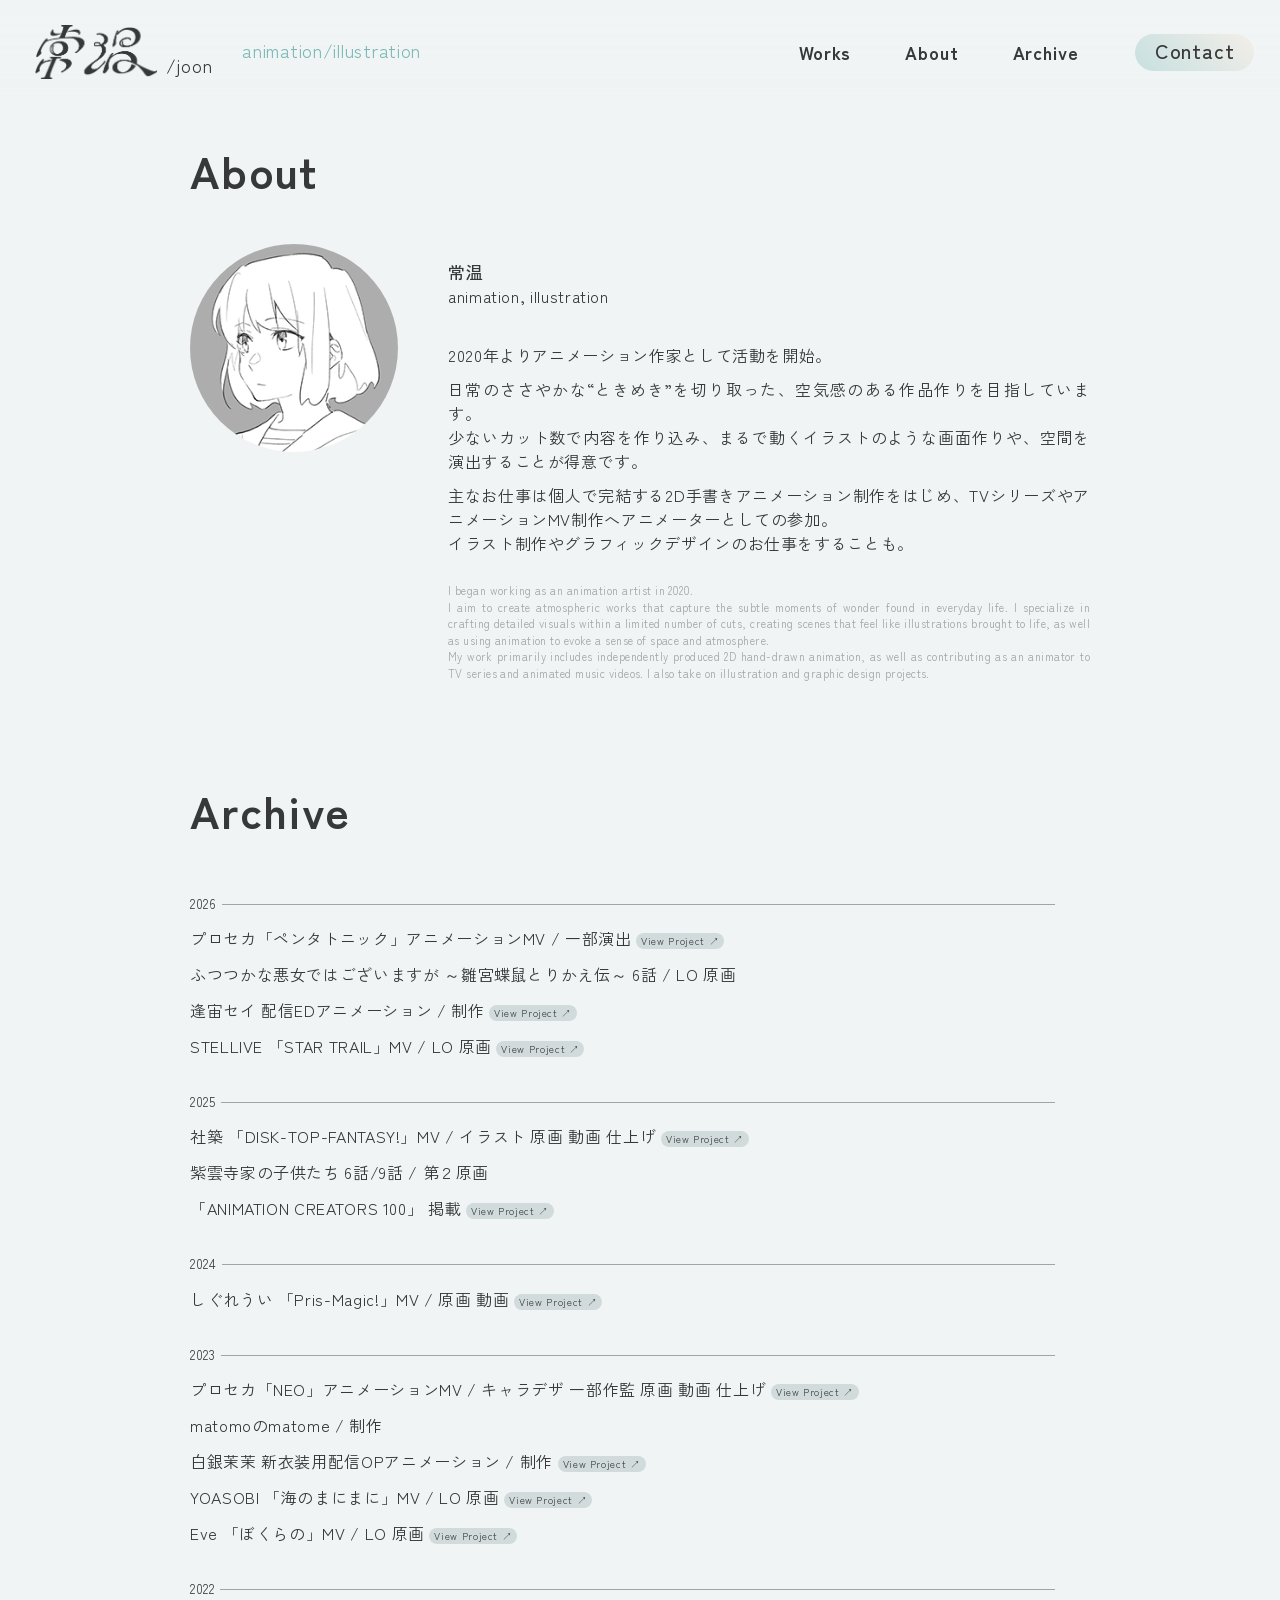
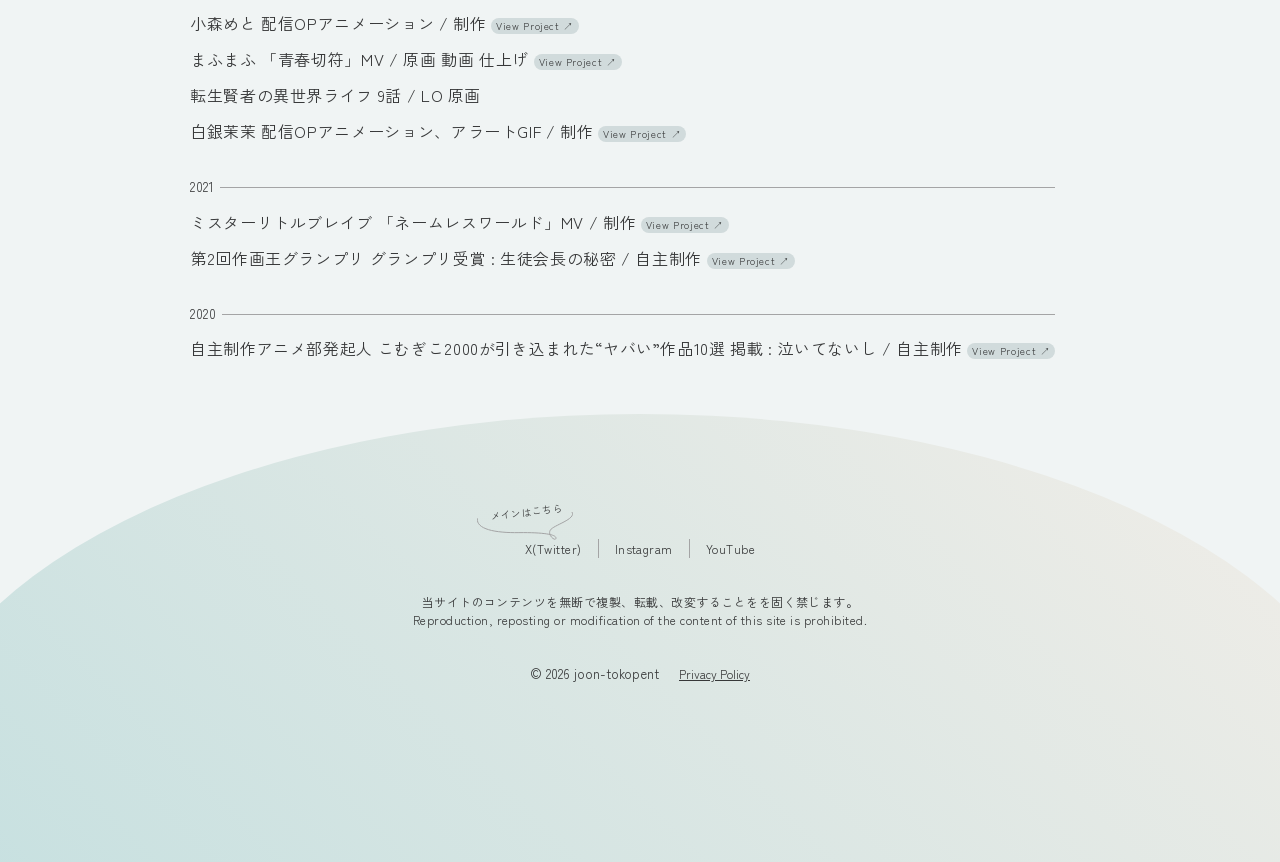
==== commit 86386914: "Add files via upload" ====
--- a/about.html
+++ b/about.html
@@ -3,8 +3,7 @@
     <head prefix="og: https://ogp.me/ns#">
         <meta charset="UTF-8">
         <title>About / 常温 joon</title>
-        <!-- 消す！！！！！！！！ -->
-        <meta name="robots" content="noindex">
+        
         
         <meta name="description" content="常温について。お仕事歴や受賞歴、掲載歴などについてご紹介します。">
         <link rel="canonical" href="https://joon-tokopent.com/works">
@@ -192,6 +191,7 @@
                         <dd>まふまふ 「青春切符」MV / 原画 動画 仕上げ <a href="https://youtu.be/R1oGwmHYnUQ?si=uRiCGXUA5yFihSZa" target="_blank" class="tag">View Project ↗︎</a></dd>
                         <dd>転生賢者の異世界ライフ 9話 / LO 原画</dd>
                         <dd>白銀茉茉 配信OPアニメーション、アラートGIF / 制作 <a href="https://youtu.be/gQBh1IJGwzA?si=FA3S1IW2Y1tcFY32" target="_blank" class="tag">View Project ↗︎</a></dd>
+                        <dt>2021</dt>
                         <dd>ミスターリトルブレイブ 「ネームレスワールド」MV / 制作 <a href="https://youtu.be/UjEyj9rBuSY?si=DJPdx43MMJLlqooJ" target="_blank" class="tag">View Project ↗︎</a></dd>
                         <dd>第2回作画王グランプリ グランプリ受賞 : 生徒会長の秘密 / 自主制作 <a href="https://youtu.be/trCSr-qjujw?si=6aYk51t1Bii7yDsh" target="_blank" class="tag">View Project ↗︎</a></dd>
                         <dt>2020</dt>
@@ -201,7 +201,7 @@
             </section>
             </div>     
         </main>
-        
+
         <footer class="footer">
             <div class="footer_txt">
                 <p>メインはこちら</p>
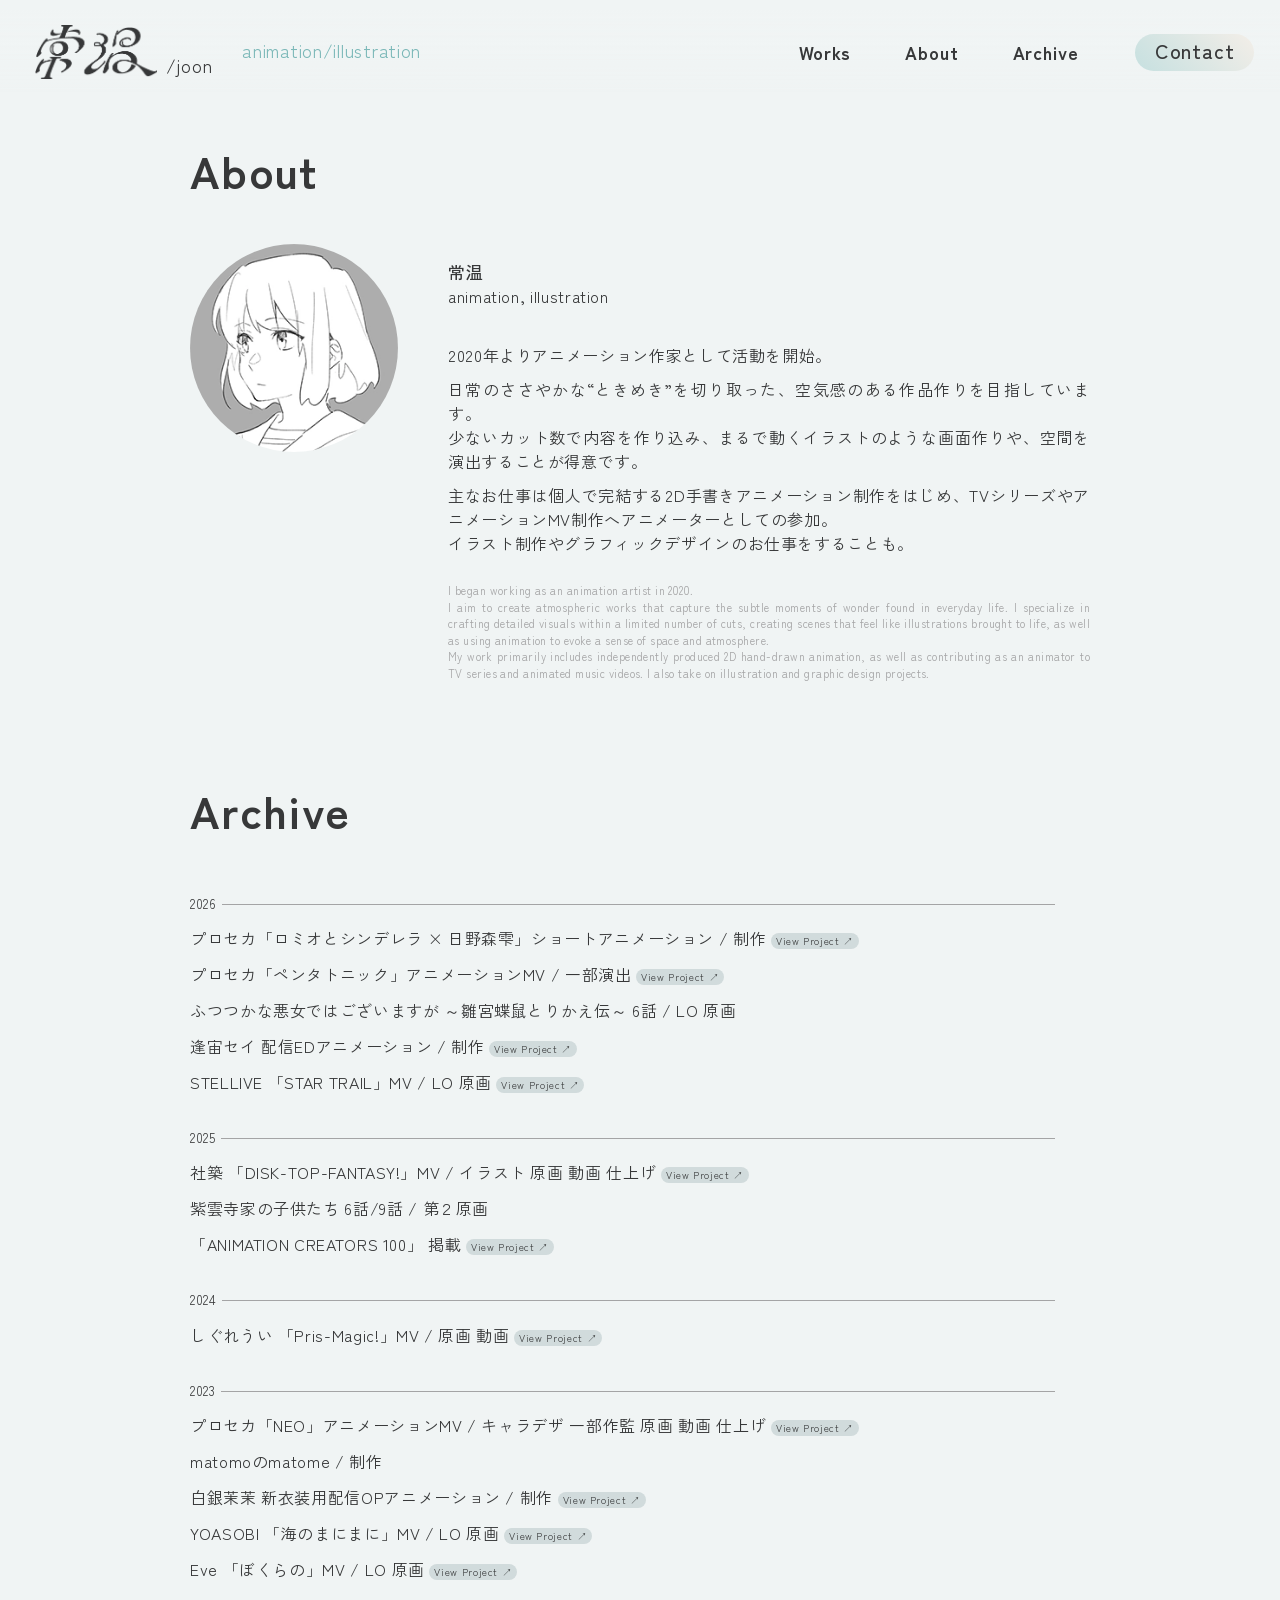
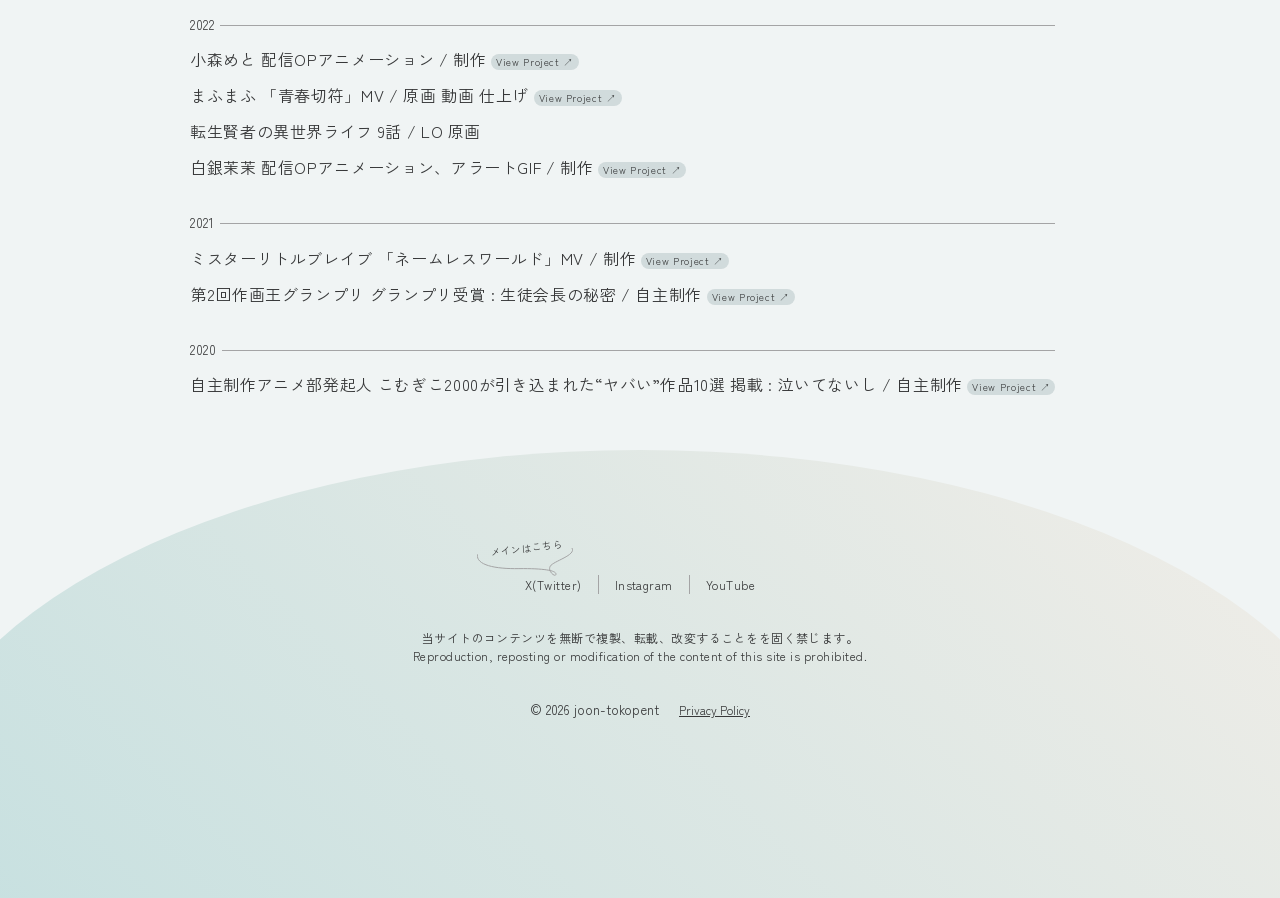
==== commit ae2a8a44: "Update about.html" ====
--- a/about.html
+++ b/about.html
@@ -170,6 +170,7 @@
                     </div>
                     <dl class="archive_list">
                         <dt>2026</dt>
+                        <dd>プロセカ「ロミオとシンデレラ × 日野森雫」ショートアニメーション / 制作 <a href="https://youtube.com/shorts/DO9J4csXO_U?si=GrAQTYFsIP_YLu8i" target="_blank" class="tag">View Project ↗︎</a></dd>
                         <dd>プロセカ「ペンタトニック」アニメーションMV / 一部演出 <a href="https://youtu.be/H4d7PeX6NoM?si=GhbhU89vMUQdb-D7" target="_blank" class="tag">View Project ↗︎</a></dd>
                         <dd>ふつつかな悪女ではございますが ～雛宮蝶鼠とりかえ伝～ 6話 / LO 原画</dd>
                         <dd>逢宙セイ 配信EDアニメーション / 制作 <a href="https://youtu.be/pV4q8LEk-YI?si=U-9HQRPtLVnEbki9" target="_blank" class="tag">View Project ↗︎</a></dd>
@@ -229,4 +230,4 @@
         <!--スクリプト-->
         <script src="javascript/script_all.js"></script>
     </body>
-</html>+</html>
--- a/css/style_about.css
+++ b/css/style_about.css
@@ -76,6 +76,8 @@
 .archive_list dd {
   margin-top: 15px;
   line-height: 1.3;
+  font-size: clamp(14px, 5.336px + 1.333vw, 16px);
+  text-align: left;
 }
 
 .archive_list dt::after {
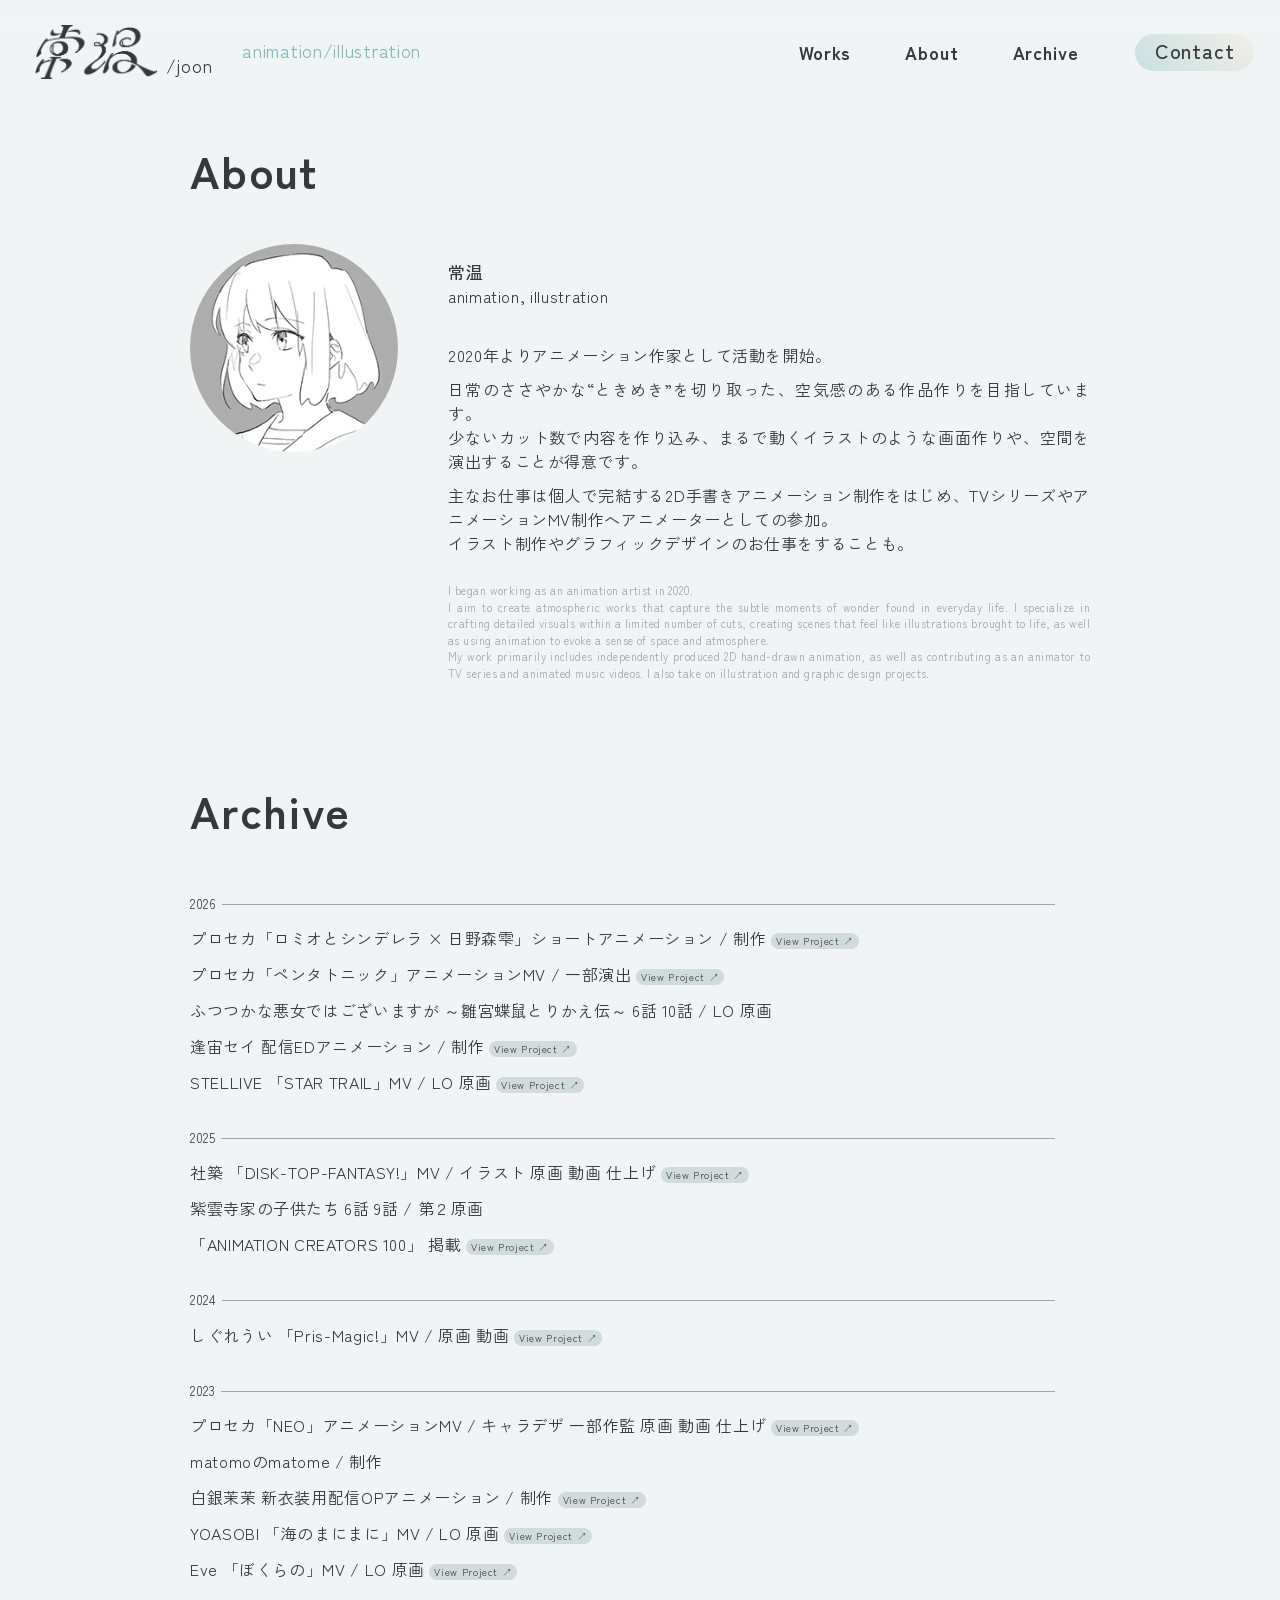
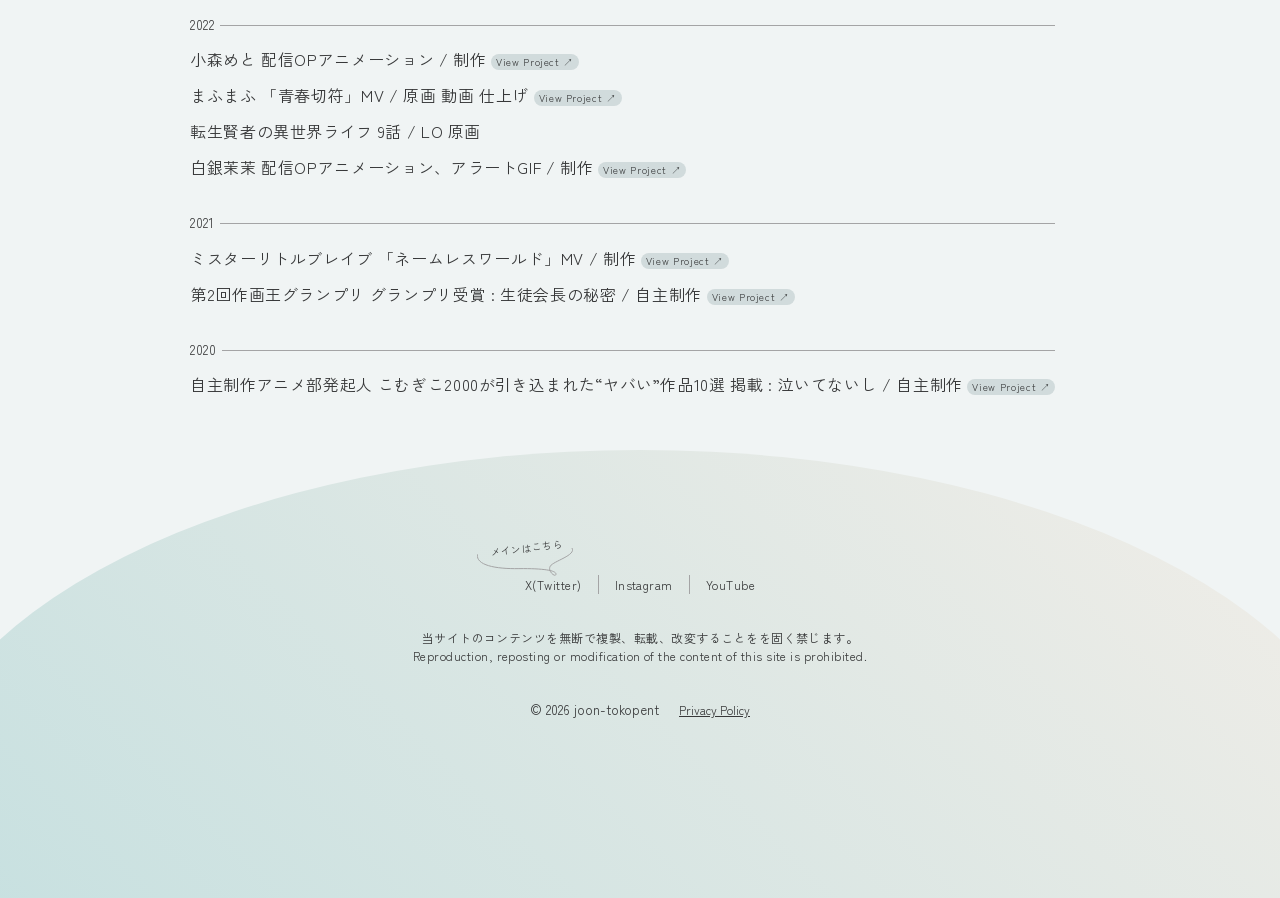
==== commit 7e202117: "Add files via upload" ====
--- a/about.html
+++ b/about.html
@@ -172,12 +172,12 @@
                         <dt>2026</dt>
                         <dd>プロセカ「ロミオとシンデレラ × 日野森雫」ショートアニメーション / 制作 <a href="https://youtube.com/shorts/DO9J4csXO_U?si=GrAQTYFsIP_YLu8i" target="_blank" class="tag">View Project ↗︎</a></dd>
                         <dd>プロセカ「ペンタトニック」アニメーションMV / 一部演出 <a href="https://youtu.be/H4d7PeX6NoM?si=GhbhU89vMUQdb-D7" target="_blank" class="tag">View Project ↗︎</a></dd>
-                        <dd>ふつつかな悪女ではございますが ～雛宮蝶鼠とりかえ伝～ 6話 / LO 原画</dd>
+                        <dd>ふつつかな悪女ではございますが ～雛宮蝶鼠とりかえ伝～ 6話 10話 / LO 原画</dd>
                         <dd>逢宙セイ 配信EDアニメーション / 制作 <a href="https://youtu.be/pV4q8LEk-YI?si=U-9HQRPtLVnEbki9" target="_blank" class="tag">View Project ↗︎</a></dd>
                         <dd>STELLIVE 「STAR TRAIL」MV / LO 原画 <a href="https://youtu.be/v094-E3Pmtk?si=NNLgsfle0yojsJks" target="_blank" class="tag">View Project ↗︎</a></dd>
                         <dt>2025</dt>
                         <dd>社築 「DISK-TOP-FANTASY!」MV / イラスト 原画 動画 仕上げ <a href="https://youtu.be/zkZTNp6PdWo?si=JR8wHRgBSB7YjhlW" target="_blank" class="tag">View Project ↗︎</a></dd>
-                        <dd>紫雲寺家の子供たち 6話/9話 / 第２原画</dd>
+                        <dd>紫雲寺家の子供たち 6話 9話 / 第２原画</dd>
                         <dd>「ANIMATION CREATORS 100」 掲載 <a href="https://www.gei-shin.co.jp/books/books-7659/" target="_blank" class="tag">View Project ↗︎</a></dd>
                         <dt>2024</dt>
                         <dd>しぐれうい 「Pris-Magic!」MV / 原画 動画 <a href="https://youtu.be/uCuSX3Y004E?si=-bFv_alLZJV6qQ1J" target="_blank" class="tag">View Project ↗︎</a></dd>
@@ -230,4 +230,4 @@
         <!--スクリプト-->
         <script src="javascript/script_all.js"></script>
     </body>
-</html>
+</html>
